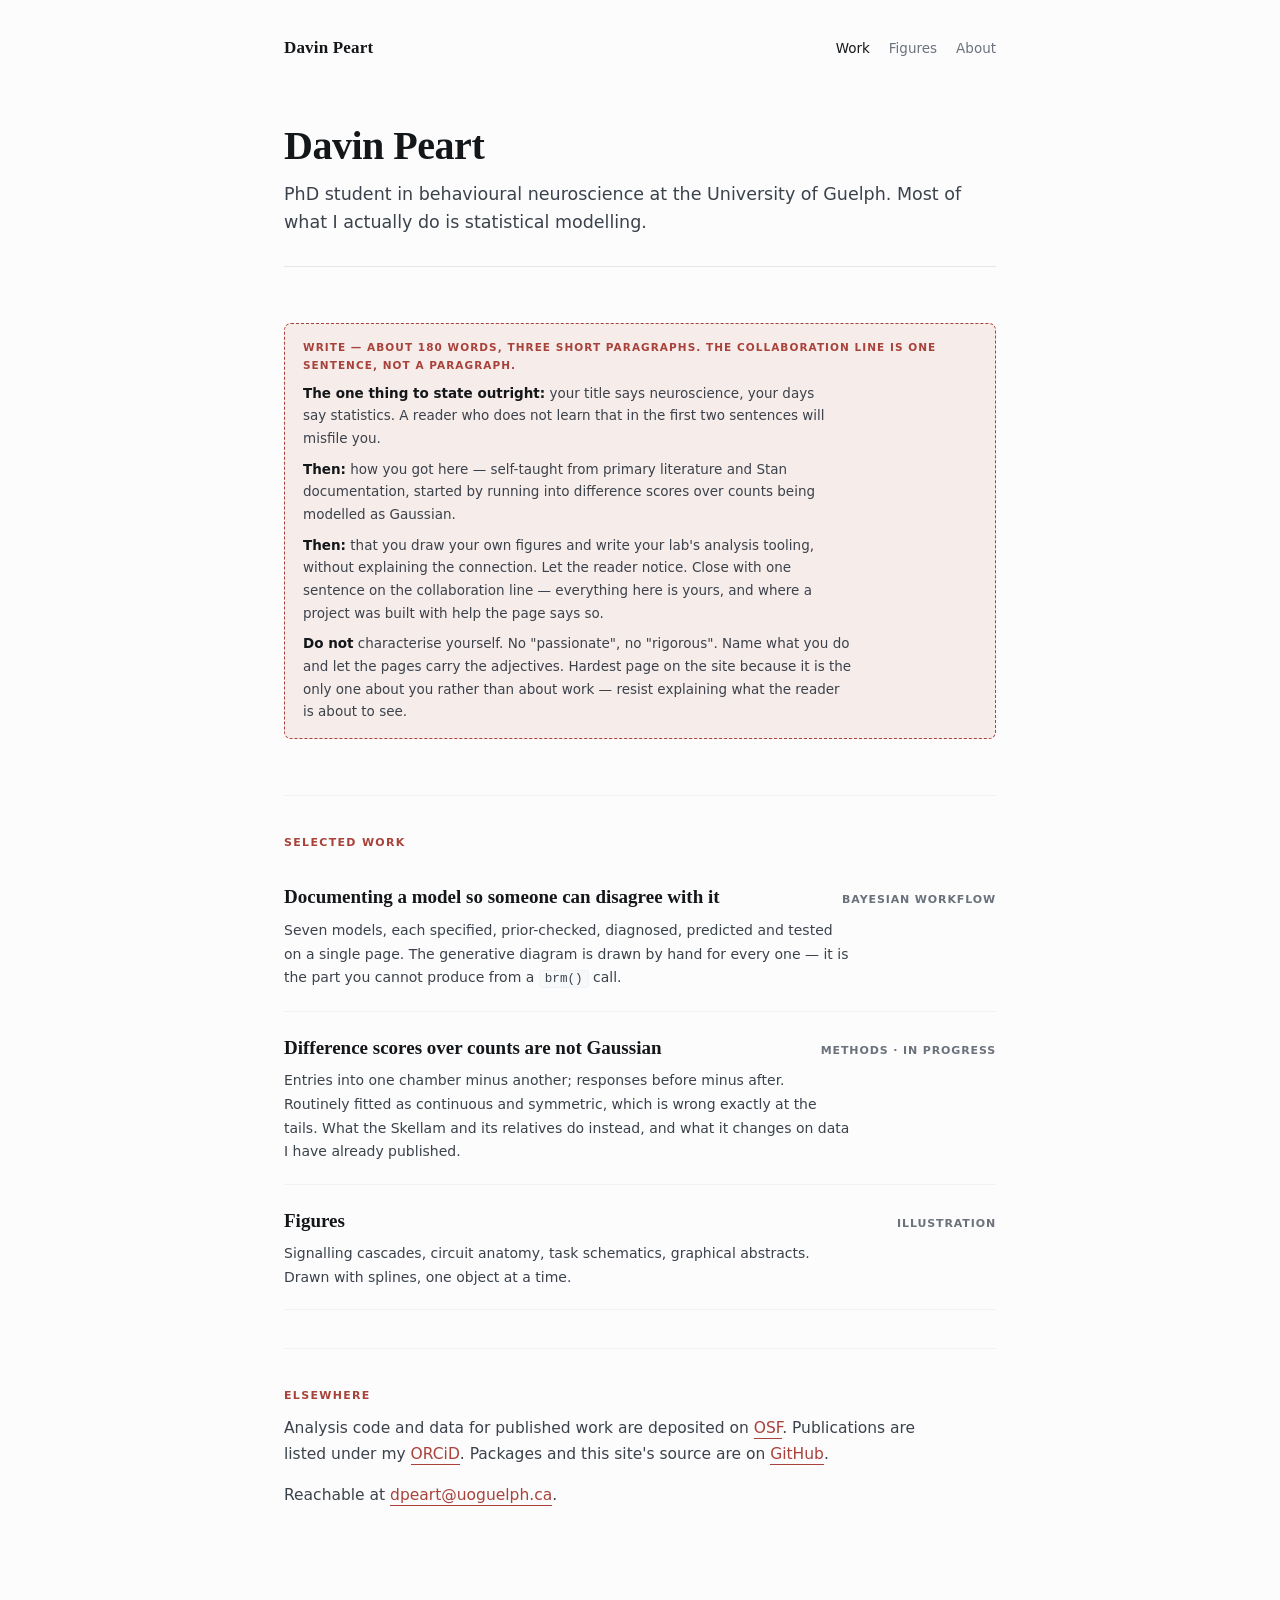
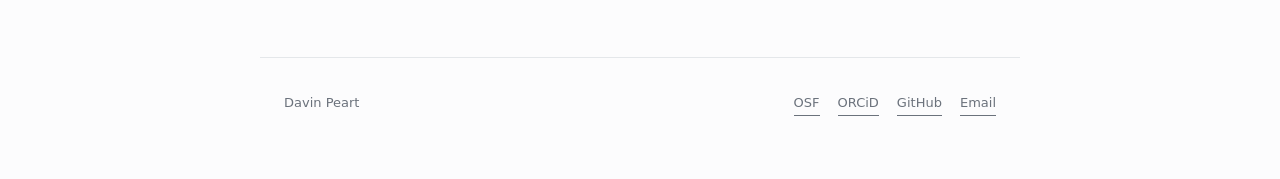
==== index.html @ 6c424f9f "Lighten writing briefs across all pages" ====
<!doctype html>
<html lang="en">
<head>
<meta charset="utf-8">
<meta name="viewport" content="width=device-width, initial-scale=1">
<title>Davin Peart</title>
<meta name="description" content="Statistical modelling in behavioural neuroscience — Bayesian multivariate non-linear mixed models, count-difference distributions, and scientific illustration.">
<link rel="icon" href="assets/favicon.svg" type="image/svg+xml">
<link rel="stylesheet" href="assets/style.css">
<meta property="og:type" content="website">
<meta property="og:site_name" content="Davin Peart">
<meta property="og:title" content="Davin Peart">
<meta property="og:description" content="Statistical modelling in behavioural neuroscience — Bayesian multivariate non-linear mixed models, count-difference distributions, and scientific illustration.">
<meta property="og:url" content="https://davinpeart.github.io/">
<meta name="twitter:card" content="summary_large_image">
</head>
<body>
<a class="skip" href="#main">Skip to content</a>

<div class="masthead">
  <a class="name" href="./">Davin Peart</a>
  <nav>
    <a href="./" aria-current="page">Work</a>
    <a href="figures.html">Figures</a>
    <a href="about.html">About</a>
  </nav>
</div>

<main class="doc" id="main">

  <header class="page">
    <h1>Davin Peart</h1>
    <p class="lede">PhD student in behavioural neuroscience at the University of Guelph. Most of what I actually do is statistical modelling.</p>
  </header>

  <section>
    <div class="todo">
      <span class="lbl">Write &mdash; about 180 words, three short paragraphs. The collaboration line is one sentence, not a paragraph.</span>
      <p><em>The one thing to state outright:</em> your title says neuroscience, your days say statistics. A reader who does not learn that in the first two sentences will misfile you.</p>
      <p><em>Then:</em> how you got here — self-taught from primary literature and Stan documentation, started by running into difference scores over counts being modelled as Gaussian.</p>
      <p><em>Then:</em> that you draw your own figures and write your lab's analysis tooling, without explaining the connection. Let the reader notice. Close with one sentence on the collaboration line — everything here is yours, and where a project was built with help the page says so.</p>
      <p><em>Do not</em> characterise yourself. No "passionate", no "rigorous". Name what you do and let the pages carry the adjectives. Hardest page on the site because it is the only one about you rather than about work — resist explaining what the reader is about to see.</p>
    </div>
  </section>

  <section>
    <p class="eyebrow">Selected work</p>

    <ul class="entries">
      <li>
        <span class="t"><a href="model-documentation.html">Documenting a model so someone can disagree with it</a></span>
        <span class="k">Bayesian workflow</span>
        <p class="d">Seven models, each specified, prior-checked, diagnosed, predicted and tested on a single page. The generative diagram is drawn by hand for every one — it is the part you cannot produce from a <code>brm()</code> call.</p>
      </li>
      <li>
        <span class="t"><a href="count-differences.html">Difference scores over counts are not Gaussian</a></span>
        <span class="k">Methods · in progress</span>
        <p class="d">Entries into one chamber minus another; responses before minus after. Routinely fitted as continuous and symmetric, which is wrong exactly at the tails. What the Skellam and its relatives do instead, and what it changes on data I have already published.</p>
      </li>
      <li>
        <span class="t"><a href="figures.html">Figures</a></span>
        <span class="k">Illustration</span>
        <p class="d">Signalling cascades, circuit anatomy, task schematics, graphical abstracts. Drawn with splines, one object at a time.</p>
      </li>
    </ul>
  </section>

  <section>
    <p class="eyebrow">Elsewhere</p>
    <p>Analysis code and data for published work are deposited on <a href="https://osf.io/2td5x/">OSF</a>. Publications are listed under my <a href="https://orcid.org/0000-0002-8737-8967">ORCiD</a>. Packages and this site's source are on <a href="https://github.com/davinpeart">GitHub</a>.</p>
    <p>Reachable at <a href="mailto:dpeart@uoguelph.ca">dpeart@uoguelph.ca</a>.</p>
  </section>

</main>

<footer>
  <span>Davin Peart</span>
  <span class="links">
    <a href="https://osf.io/2td5x/">OSF</a>
    <a href="https://orcid.org/0000-0002-8737-8967">ORCiD</a>
    <a href="https://github.com/davinpeart">GitHub</a>
    <a href="mailto:dpeart@uoguelph.ca">Email</a>
  </span>
</footer>

</body>
</html>
---- assets/style.css ----
/* ==========================================================================
   Davin Peart — portfolio
   Token set: two cool lightness families for data, one warm mark for chrome.
   Cool is data. Warm is interface. Neither crosses into the other.
   ========================================================================== */

:root{
  /* chrome — site only, never inside a plot */
  --ground:#FCFCFD;
  --surface:#FFFFFF;
  --ink:#14171A;
  --ink-2:#3B424B;
  --muted:#6B727C;
  --line:#E4E7EA;
  --line-soft:#F0F2F4;
  --mark:#A8423A;
  --mark-soft:#F6ECEA;
  --code-bg:#F7F8F9;
  --plate:#FFFFFF;

  /* data — reference only; figures ship with these baked in */
  --slate-1:#EEF2F5; --slate-2:#C6D4DE; --slate-3:#94AEC0;
  --slate-4:#5E86A0; --slate-5:#345C77; --slate-6:#1E3A4C;
  --teal-5:#2E7068;
  --brick-5:#A8423A;

  /* type */
  --serif:"Iowan Old Style","Palatino Linotype",Palatino,"Book Antiqua",Georgia,serif;
  --sans:system-ui,-apple-system,"Segoe UI",Helvetica,Arial,sans-serif;
  --mono:ui-monospace,"SF Mono",SFMono-Regular,Menlo,Consolas,monospace;

  /* measure */
  --measure:66ch;
  --doc:760px;
  --plate-w:1080px;
}

@media (prefers-color-scheme: dark){
  :root:not([data-theme="light"]){
    --ground:#0F1114; --surface:#16191D;
    --ink:#E7EAEE; --ink-2:#B2B9C2; --muted:#858C96;
    --line:#252930; --line-soft:#1D2126;
    --mark:#E08A78; --mark-soft:#241A18;
    --code-bg:#12151A;
    --plate:#FFFFFF;              /* figures keep a white mount in both themes */
  }
}
:root[data-theme="dark"]{
  --ground:#0F1114; --surface:#16191D;
  --ink:#E7EAEE; --ink-2:#B2B9C2; --muted:#858C96;
  --line:#252930; --line-soft:#1D2126;
  --mark:#E08A78; --mark-soft:#241A18;
  --code-bg:#12151A;
  --plate:#FFFFFF;
}

*,*::before,*::after{box-sizing:border-box}

html{-webkit-text-size-adjust:100%}

body{
  margin:0;
  background:var(--ground);
  color:var(--ink);
  font-family:var(--sans);
  font-size:15.5px;
  line-height:1.68;
  -webkit-font-smoothing:antialiased;
  text-rendering:optimizeLegibility;
}

/* --------------------------------------------------------- layout registers */

/* document register — vignette. reading measure, code-forward. */
.doc{max-width:var(--doc);margin:0 auto;padding:0 24px 96px}

/* plate register — gallery. figures large, space around them. */
.plates{max-width:var(--plate-w);margin:0 auto;padding:0 24px 96px}

/* ------------------------------------------------------------------ masthead */

.masthead{
  max-width:var(--doc);margin:0 auto;padding:34px 24px 0;
  display:flex;align-items:baseline;justify-content:space-between;gap:20px;flex-wrap:wrap;
}
.plates .masthead,.masthead.wide{max-width:var(--plate-w)}
.masthead .name{
  font-family:var(--serif);font-size:17px;font-weight:600;color:var(--ink);
  text-decoration:none;border:0;letter-spacing:.01em;
}
.masthead nav{display:flex;gap:19px;font-size:13.5px}
.masthead nav a{color:var(--muted);border:0;text-decoration:none}
.masthead nav a:hover,.masthead nav a[aria-current="page"]{color:var(--ink)}

/* -------------------------------------------------------------------- header */

header.page{padding:60px 0 30px;border-bottom:1px solid var(--line)}
h1{
  font-family:var(--serif);font-size:40px;line-height:1.12;margin:0 0 12px;
  font-weight:600;letter-spacing:-.012em;text-wrap:balance;
}
.lede{font-size:17.5px;line-height:1.6;color:var(--ink-2);margin:0;max-width:62ch;text-wrap:pretty}

/* --------------------------------------------------------------- typography */

h2{
  font-family:var(--serif);font-size:25px;margin:0 0 12px;font-weight:600;
  letter-spacing:-.005em;text-wrap:balance;
}
h3{font-size:14px;margin:26px 0 8px;font-weight:600;letter-spacing:.02em;color:var(--ink)}

p{max-width:var(--measure);margin:0 0 15px;color:var(--ink-2);text-wrap:pretty}
p strong{color:var(--ink);font-weight:600}
ul,ol{max-width:var(--measure);color:var(--ink-2);padding-left:20px;margin:0 0 15px}
li{margin-bottom:9px}
li::marker{color:var(--muted)}

section{padding:38px 0;border-bottom:1px solid var(--line-soft)}
section:last-of-type{border-bottom:0}

.eyebrow{
  font-size:11px;letter-spacing:.12em;text-transform:uppercase;color:var(--mark);
  margin:0 0 9px;font-weight:700;
}

a{color:var(--mark);text-decoration:none;border-bottom:1px solid currentColor;padding-bottom:1px}
a:hover{color:var(--ink);border-bottom-color:var(--ink)}
a:focus-visible{outline:2px solid var(--mark);outline-offset:3px;border-radius:2px}

code,.mono{font-family:var(--mono);font-variant-numeric:tabular-nums;font-size:.9em}
p code,li code,td code{
  background:var(--code-bg);padding:1px 5px;border-radius:4px;border:1px solid var(--line-soft);
}
pre{
  background:var(--code-bg);border:1px solid var(--line);border-radius:7px;
  padding:15px 17px;overflow-x:auto;font-size:12.5px;line-height:1.7;
  color:var(--ink-2);margin:15px 0;
}
pre code{background:none;border:0;padding:0}
pre .c{color:var(--muted)}
pre .s{color:var(--mark)}

/* ------------------------------------------------------------------ callout */

.callout{
  border-left:3px solid var(--mark);background:var(--mark-soft);
  padding:14px 18px;border-radius:0 6px 6px 0;margin:20px 0;
}
.callout p{margin:0;max-width:60ch}
.callout p + p{margin-top:10px}

/* ------------------------------------------------------------------ figures */

/* inline figure — sits in the reading column */
figure{margin:22px 0}
figure img,figure svg{display:block;width:100%;height:auto;border-radius:6px}
figure .mount{
  background:var(--plate);border:1px solid var(--line);border-radius:8px;padding:16px;
}
figcaption{font-size:12px;line-height:1.6;color:var(--muted);margin-top:11px;max-width:var(--measure)}
figcaption b{color:var(--ink-2);font-weight:600}

/* plate — gallery register. figure is the event; nothing competes. */
.plate{margin:0 0 64px}
.plate .mount{
  background:var(--plate);border:1px solid var(--line);border-radius:10px;
  padding:28px;overflow-x:auto;
}
.plate img{display:block;width:100%;height:auto}
.plate figcaption{max-width:70ch;margin-top:16px}
.plate h2{margin-bottom:6px}

/* two-up grid for smaller plates */
.plate-grid{display:grid;grid-template-columns:repeat(auto-fit,minmax(320px,1fr));gap:28px}

/* --------------------------------------------------------------------- table */

table{width:100%;border-collapse:collapse;font-size:13px;margin:14px 0;display:block;overflow-x:auto}
thead,tbody,tr{width:100%}
th{
  text-align:left;font-size:10.5px;letter-spacing:.08em;text-transform:uppercase;
  color:var(--muted);font-weight:700;padding:0 14px 7px 0;border-bottom:1px solid var(--line);
  white-space:nowrap;
}
td{padding:8px 14px 8px 0;border-bottom:1px solid var(--line-soft);color:var(--ink-2);vertical-align:top}
td:first-child{color:var(--ink);font-weight:600}

/* ---------------------------------------------------------------- index list */

.entries{list-style:none;padding:0;margin:0;max-width:none}
.entries li{
  padding:20px 0;border-bottom:1px solid var(--line-soft);margin:0;
  display:grid;grid-template-columns:1fr auto;gap:6px 24px;align-items:baseline;
}
.entries .t{font-family:var(--serif);font-size:19px;font-weight:600;color:var(--ink)}
.entries .t a{color:inherit;border:0}
.entries .t a:hover{color:var(--mark)}
.entries .k{
  font-size:11px;letter-spacing:.08em;text-transform:uppercase;color:var(--muted);
  font-weight:600;white-space:nowrap;
}
.entries .d{grid-column:1 / -1;font-size:14px;color:var(--ink-2);margin:0;max-width:64ch}

/* -------------------------------------------------------------------- footer */

footer{
  max-width:var(--doc);margin:0 auto;padding:34px 24px 64px;
  border-top:1px solid var(--line);font-size:13px;color:var(--muted);
  display:flex;gap:20px;flex-wrap:wrap;justify-content:space-between;
}
.plates ~ footer,footer.wide{max-width:var(--plate-w)}
footer a{color:var(--muted)}
footer a:hover{color:var(--ink)}
footer .links{display:flex;gap:18px;flex-wrap:wrap}

/* ------------------------------------------------------------------ a11y/mob */

.skip{position:absolute;left:-9999px}
.skip:focus{left:12px;top:12px;background:var(--surface);color:var(--ink);
  padding:9px 14px;border:1px solid var(--line);border-radius:6px;z-index:10}

@media (prefers-reduced-motion:reduce){
  *{animation-duration:.01ms !important;transition-duration:.01ms !important}
}

@media (max-width:640px){
  h1{font-size:31px}
  .lede{font-size:16.5px}
  .doc,.plates{padding-left:16px;padding-right:16px}
  .masthead{padding-left:16px;padding-right:16px}
  footer{padding-left:16px;padding-right:16px}
  .plate .mount{padding:16px}
  .entries li{grid-template-columns:1fr}
}

/* --------------------------------------------------------------- drafting */
/* .todo blocks mark where copy goes. delete the block once written.        */

.todo{
  border:1px dashed var(--mark);background:var(--mark-soft);border-radius:7px;
  padding:15px 18px;margin:18px 0;
}
.todo .lbl{
  font-size:10.5px;letter-spacing:.1em;text-transform:uppercase;color:var(--mark);
  font-weight:700;display:block;margin-bottom:7px;
}
.todo p{margin:0 0 8px;font-size:13.5px;color:var(--ink-2);max-width:64ch}
.todo p:last-child{margin:0}
.todo em{color:var(--ink);font-style:normal;font-weight:600}

/* ------------------------------------------------------- wide inline figure */
/* For figures too wide for the reading measure. Breaks out of .doc, centred,
   scrolls on narrow viewports rather than shrinking to illegibility.          */

.figure-wide{
  width:min(1240px, calc(100vw - 48px));
  margin-left:50%;
  transform:translateX(-50%);
}
.figure-wide .mount{overflow-x:auto}
.figure-wide img{min-width:720px}
.figure-wide figcaption{max-width:var(--measure);margin-left:auto;margin-right:auto}
@media (max-width:820px){
  .figure-wide{width:calc(100vw - 32px)}
}
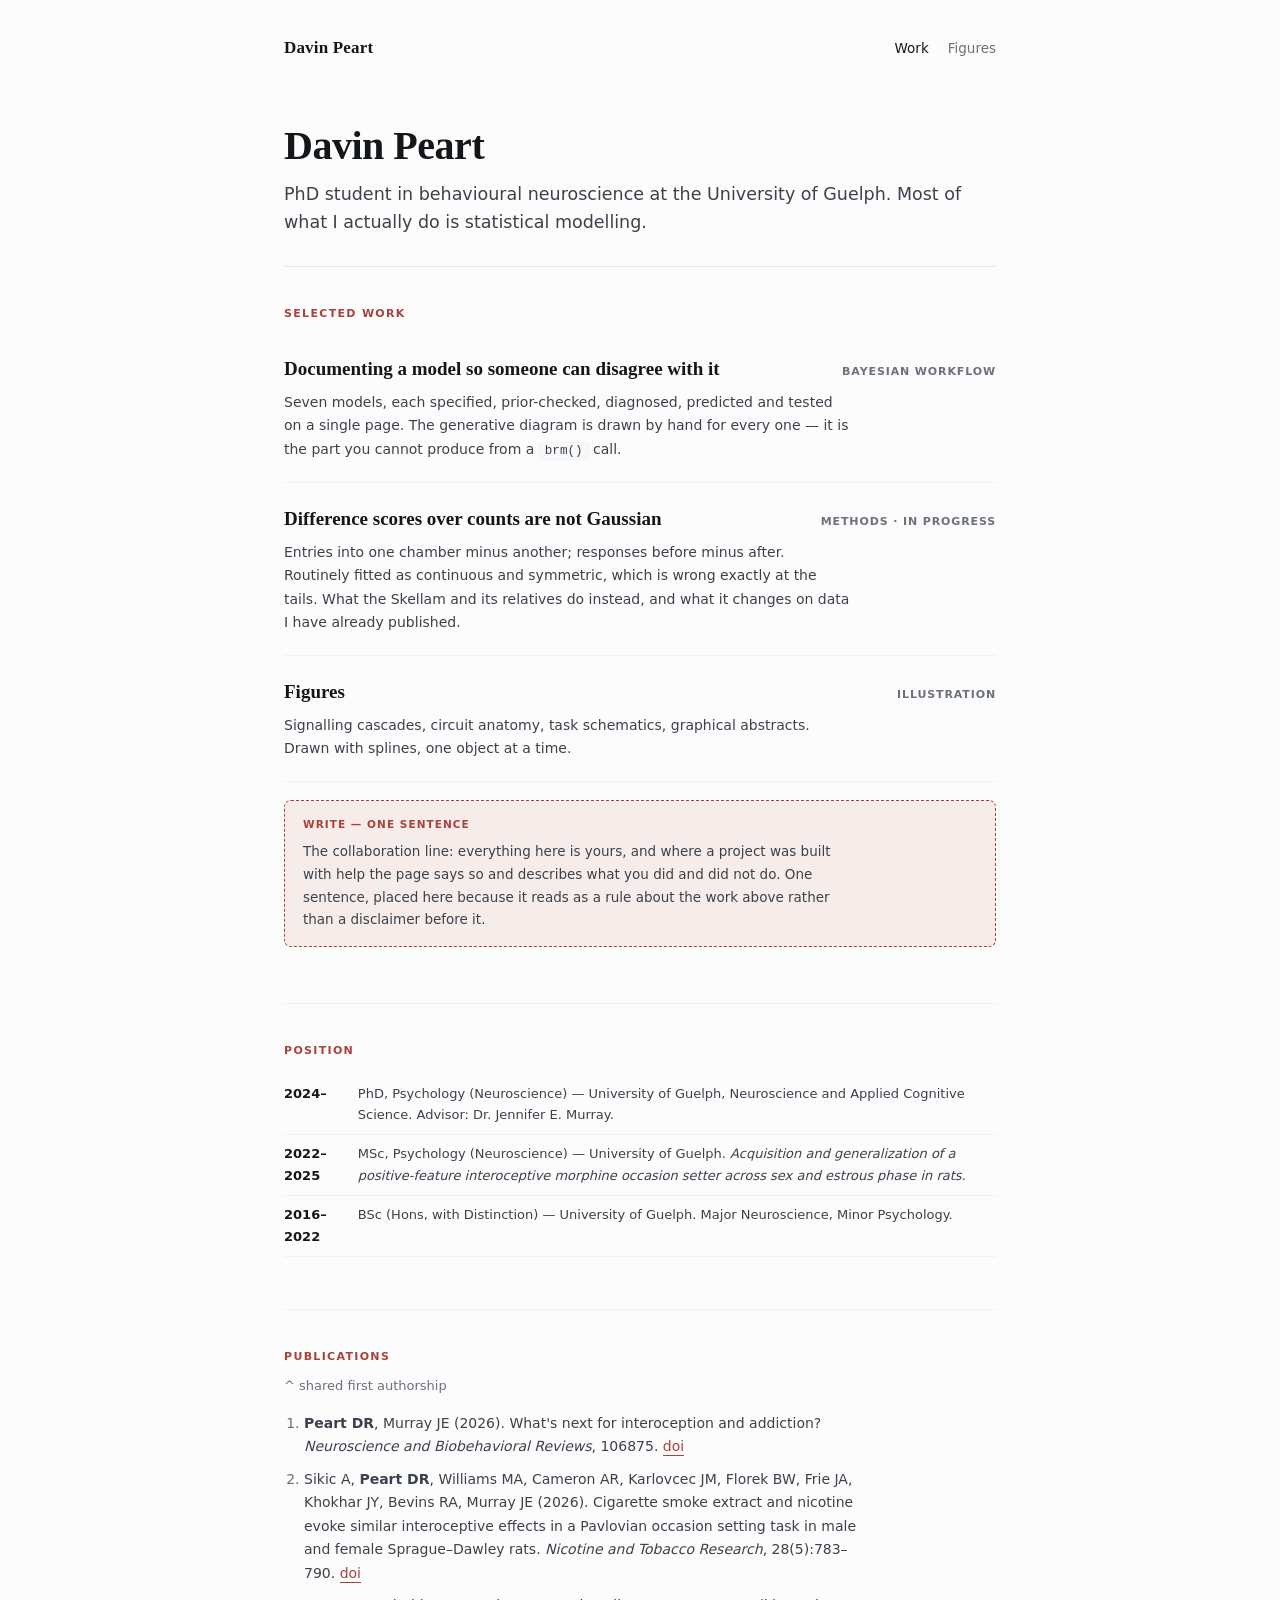
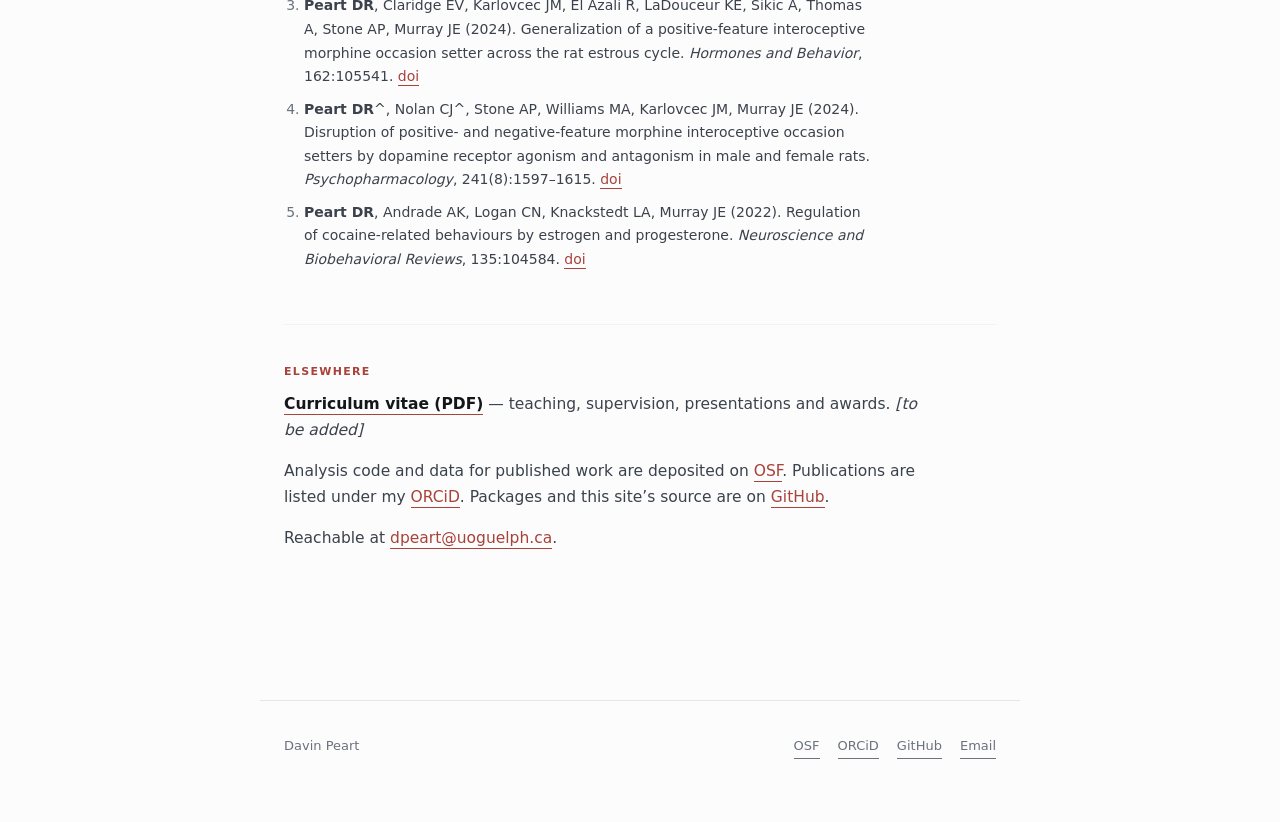
==== commit 602a72f5: "Merge About into index; drop self-description and teaching section" ====
--- a/index.html
+++ b/index.html
@@ -22,7 +22,6 @@
   <nav>
     <a href="./" aria-current="page">Work</a>
     <a href="figures.html">Figures</a>
-    <a href="about.html">About</a>
   </nav>
 </div>
 
@@ -32,16 +31,6 @@
     <h1>Davin Peart</h1>
     <p class="lede">PhD student in behavioural neuroscience at the University of Guelph. Most of what I actually do is statistical modelling.</p>
   </header>
-
-  <section>
-    <div class="todo">
-      <span class="lbl">Write &mdash; about 180 words, three short paragraphs. The collaboration line is one sentence, not a paragraph.</span>
-      <p><em>The one thing to state outright:</em> your title says neuroscience, your days say statistics. A reader who does not learn that in the first two sentences will misfile you.</p>
-      <p><em>Then:</em> how you got here — self-taught from primary literature and Stan documentation, started by running into difference scores over counts being modelled as Gaussian.</p>
-      <p><em>Then:</em> that you draw your own figures and write your lab's analysis tooling, without explaining the connection. Let the reader notice. Close with one sentence on the collaboration line — everything here is yours, and where a project was built with help the page says so.</p>
-      <p><em>Do not</em> characterise yourself. No "passionate", no "rigorous". Name what you do and let the pages carry the adjectives. Hardest page on the site because it is the only one about you rather than about work — resist explaining what the reader is about to see.</p>
-    </div>
-  </section>
 
   <section>
     <p class="eyebrow">Selected work</p>
@@ -63,11 +52,39 @@
         <p class="d">Signalling cascades, circuit anatomy, task schematics, graphical abstracts. Drawn with splines, one object at a time.</p>
       </li>
     </ul>
+
+
+    <div class="todo">
+      <span class="lbl">Write &mdash; one sentence</span>
+      <p>The collaboration line: everything here is yours, and where a project was built with help the page says so and describes what you did and did not do. One sentence, placed here because it reads as a rule about the work above rather than a disclaimer before it.</p>
+    </div>
+  </section>
+
+  <section>
+    <p class="eyebrow">Position</p>
+<table>
+      <tr><td>2024–</td><td>PhD, Psychology (Neuroscience) — University of Guelph, Neuroscience and Applied Cognitive Science. Advisor: Dr. Jennifer E. Murray.</td></tr>
+      <tr><td>2022–2025</td><td>MSc, Psychology (Neuroscience) — University of Guelph. <em>Acquisition and generalization of a positive-feature interoceptive morphine occasion setter across sex and estrous phase in rats.</em></td></tr>
+      <tr><td>2016–2022</td><td>BSc (Hons, with Distinction) — University of Guelph. Major Neuroscience, Minor Psychology.</td></tr>
+    </table>
+  </section>
+
+  <section>
+    <p class="eyebrow">Publications</p>
+    <p style="font-size:13px;color:var(--muted)">^ shared first authorship</p>
+<ol style="font-size:14px">
+      <li><strong>Peart DR</strong>, Murray JE (2026). What's next for interoception and addiction? <em>Neuroscience and Biobehavioral Reviews</em>, 106875. <a href="https://doi.org/10.1016/j.neubiorev.2026.106875">doi</a></li>
+      <li>Sikic A, <strong>Peart DR</strong>, Williams MA, Cameron AR, Karlovcec JM, Florek BW, Frie JA, Khokhar JY, Bevins RA, Murray JE (2026). Cigarette smoke extract and nicotine evoke similar interoceptive effects in a Pavlovian occasion setting task in male and female Sprague–Dawley rats. <em>Nicotine and Tobacco Research</em>, 28(5):783–790. <a href="https://doi.org/10.1093/ntr/ntaf219">doi</a></li>
+      <li><strong>Peart DR</strong>, Claridge EV, Karlovcec JM, El Azali R, LaDouceur KE, Sikic A, Thomas A, Stone AP, Murray JE (2024). Generalization of a positive-feature interoceptive morphine occasion setter across the rat estrous cycle. <em>Hormones and Behavior</em>, 162:105541. <a href="https://doi.org/10.1016/j.yhbeh.2024.105541">doi</a></li>
+      <li><strong>Peart DR</strong>^, Nolan CJ^, Stone AP, Williams MA, Karlovcec JM, Murray JE (2024). Disruption of positive- and negative-feature morphine interoceptive occasion setters by dopamine receptor agonism and antagonism in male and female rats. <em>Psychopharmacology</em>, 241(8):1597–1615. <a href="https://doi.org/10.1007/s00213-024-06584-y">doi</a></li>
+      <li><strong>Peart DR</strong>, Andrade AK, Logan CN, Knackstedt LA, Murray JE (2022). Regulation of cocaine-related behaviours by estrogen and progesterone. <em>Neuroscience and Biobehavioral Reviews</em>, 135:104584. <a href="https://doi.org/10.1016/j.neubiorev.2022.104584">doi</a></li>
+    </ol>
   </section>
 
   <section>
     <p class="eyebrow">Elsewhere</p>
-    <p>Analysis code and data for published work are deposited on <a href="https://osf.io/2td5x/">OSF</a>. Publications are listed under my <a href="https://orcid.org/0000-0002-8737-8967">ORCiD</a>. Packages and this site's source are on <a href="https://github.com/davinpeart">GitHub</a>.</p>
+    <p><a href="assets/Peart_CV.pdf"><strong>Curriculum vitae (PDF)</strong></a> &mdash; teaching, supervision, presentations and awards. <em>[to be added]</em></p>
+    <p>Analysis code and data for published work are deposited on <a href="https://osf.io/2td5x/">OSF</a>. Publications are listed under my <a href="https://orcid.org/0000-0002-8737-8967">ORCiD</a>. Packages and this site&rsquo;s source are on <a href="https://github.com/davinpeart">GitHub</a>.</p>
     <p>Reachable at <a href="mailto:dpeart@uoguelph.ca">dpeart@uoguelph.ca</a>.</p>
   </section>
 
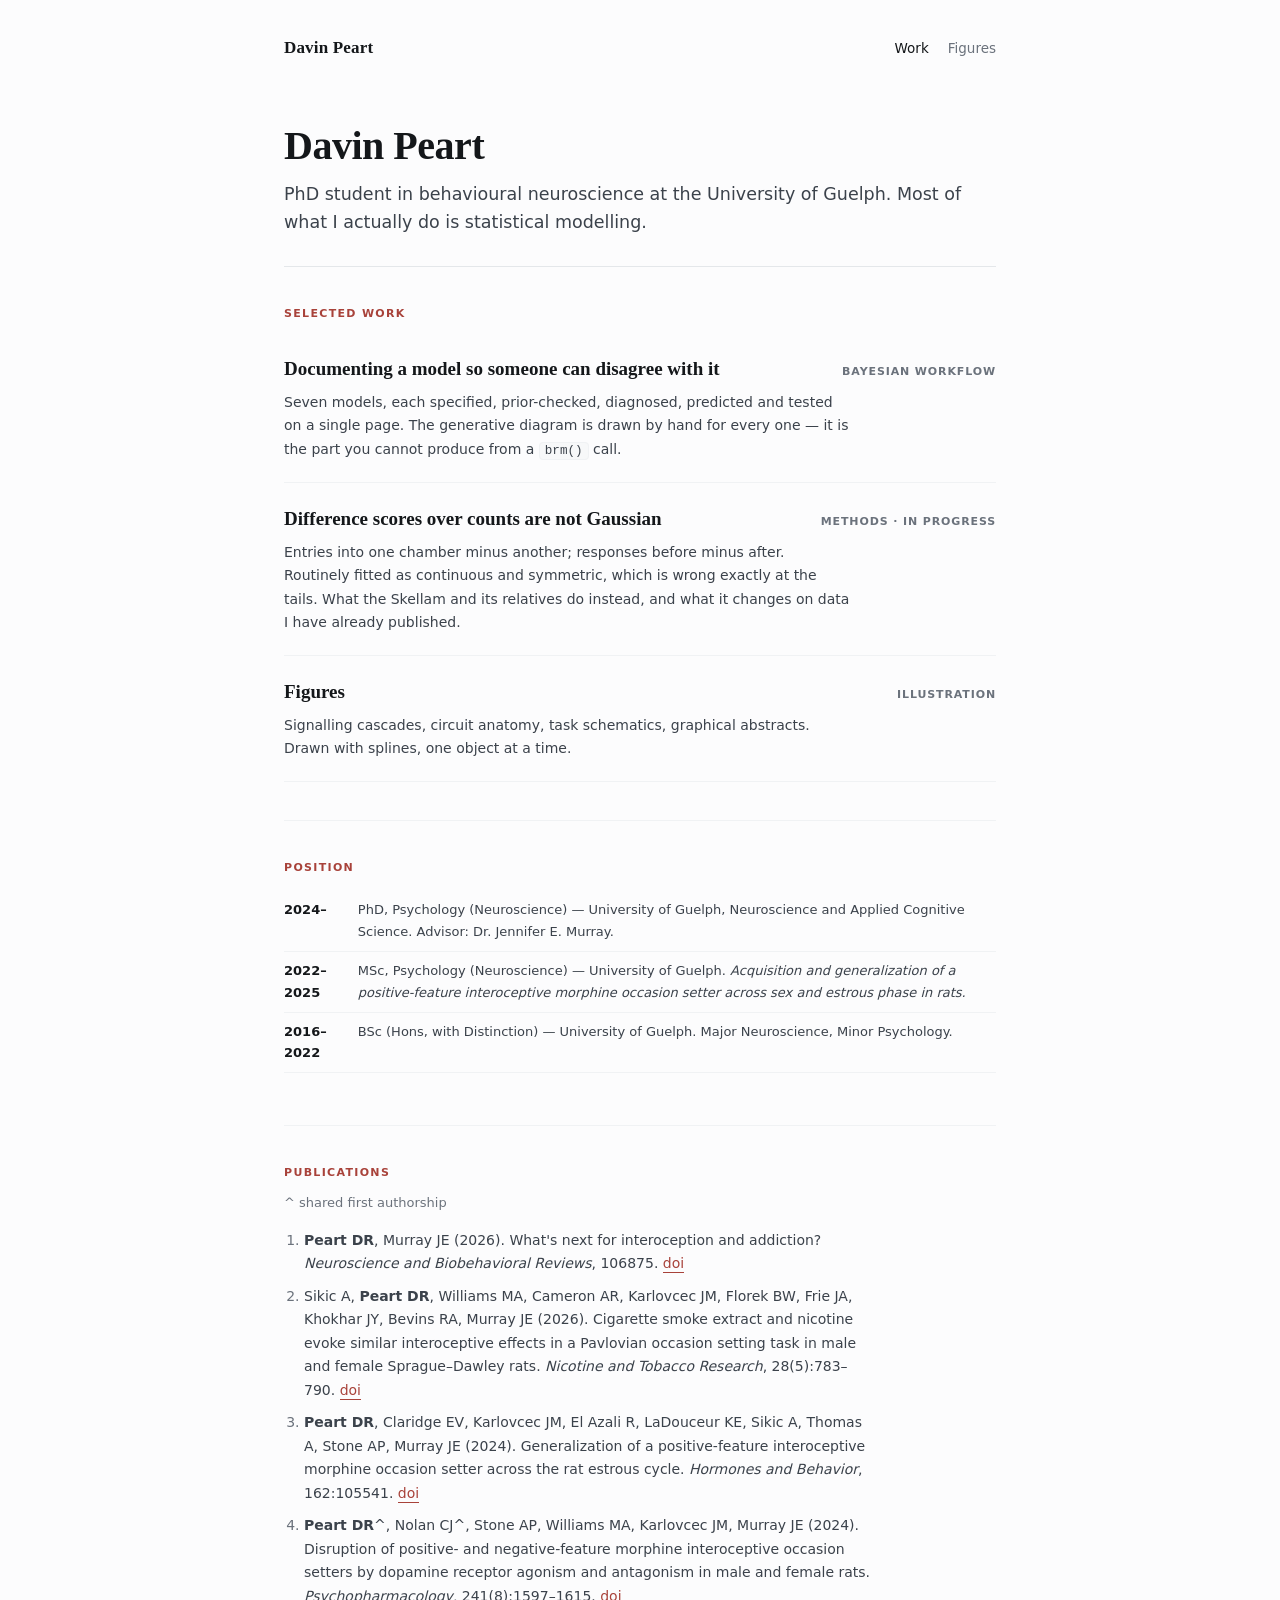
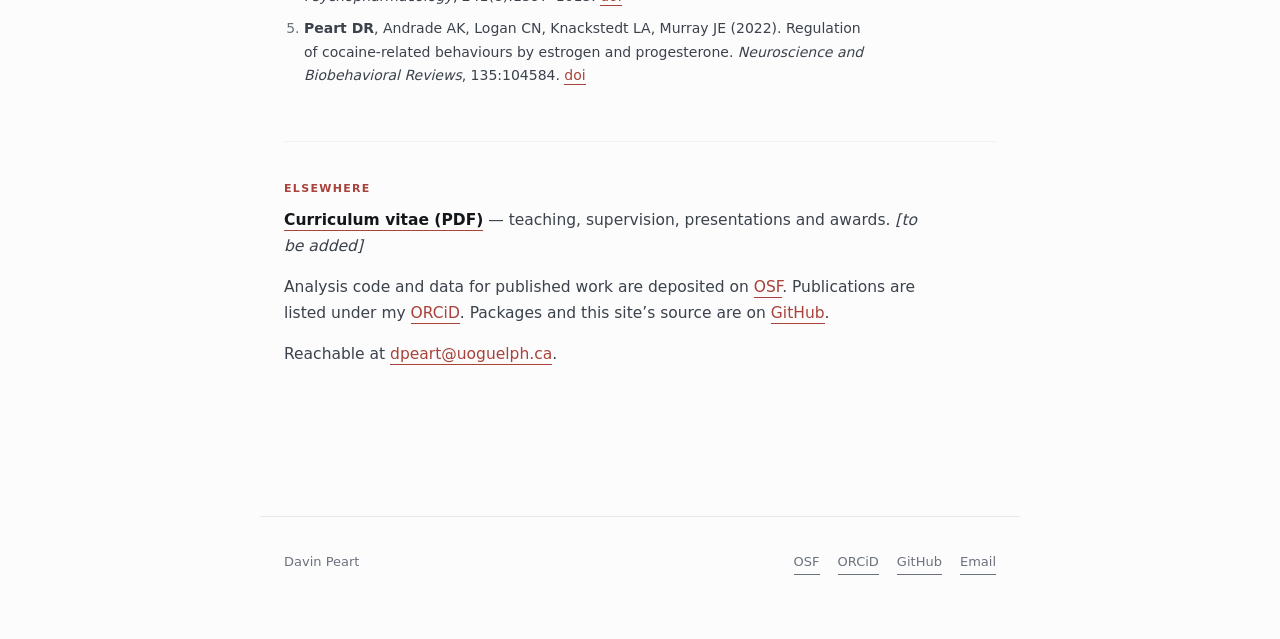
==== commit 1351790b: "Drop justification prose from model-documentation; scripts to GitHub" ====
--- a/index.html
+++ b/index.html
@@ -54,10 +54,6 @@
     </ul>
 
 
-    <div class="todo">
-      <span class="lbl">Write &mdash; one sentence</span>
-      <p>The collaboration line: everything here is yours, and where a project was built with help the page says so and describes what you did and did not do. One sentence, placed here because it reads as a rule about the work above rather than a disclaimer before it.</p>
-    </div>
   </section>
 
   <section>
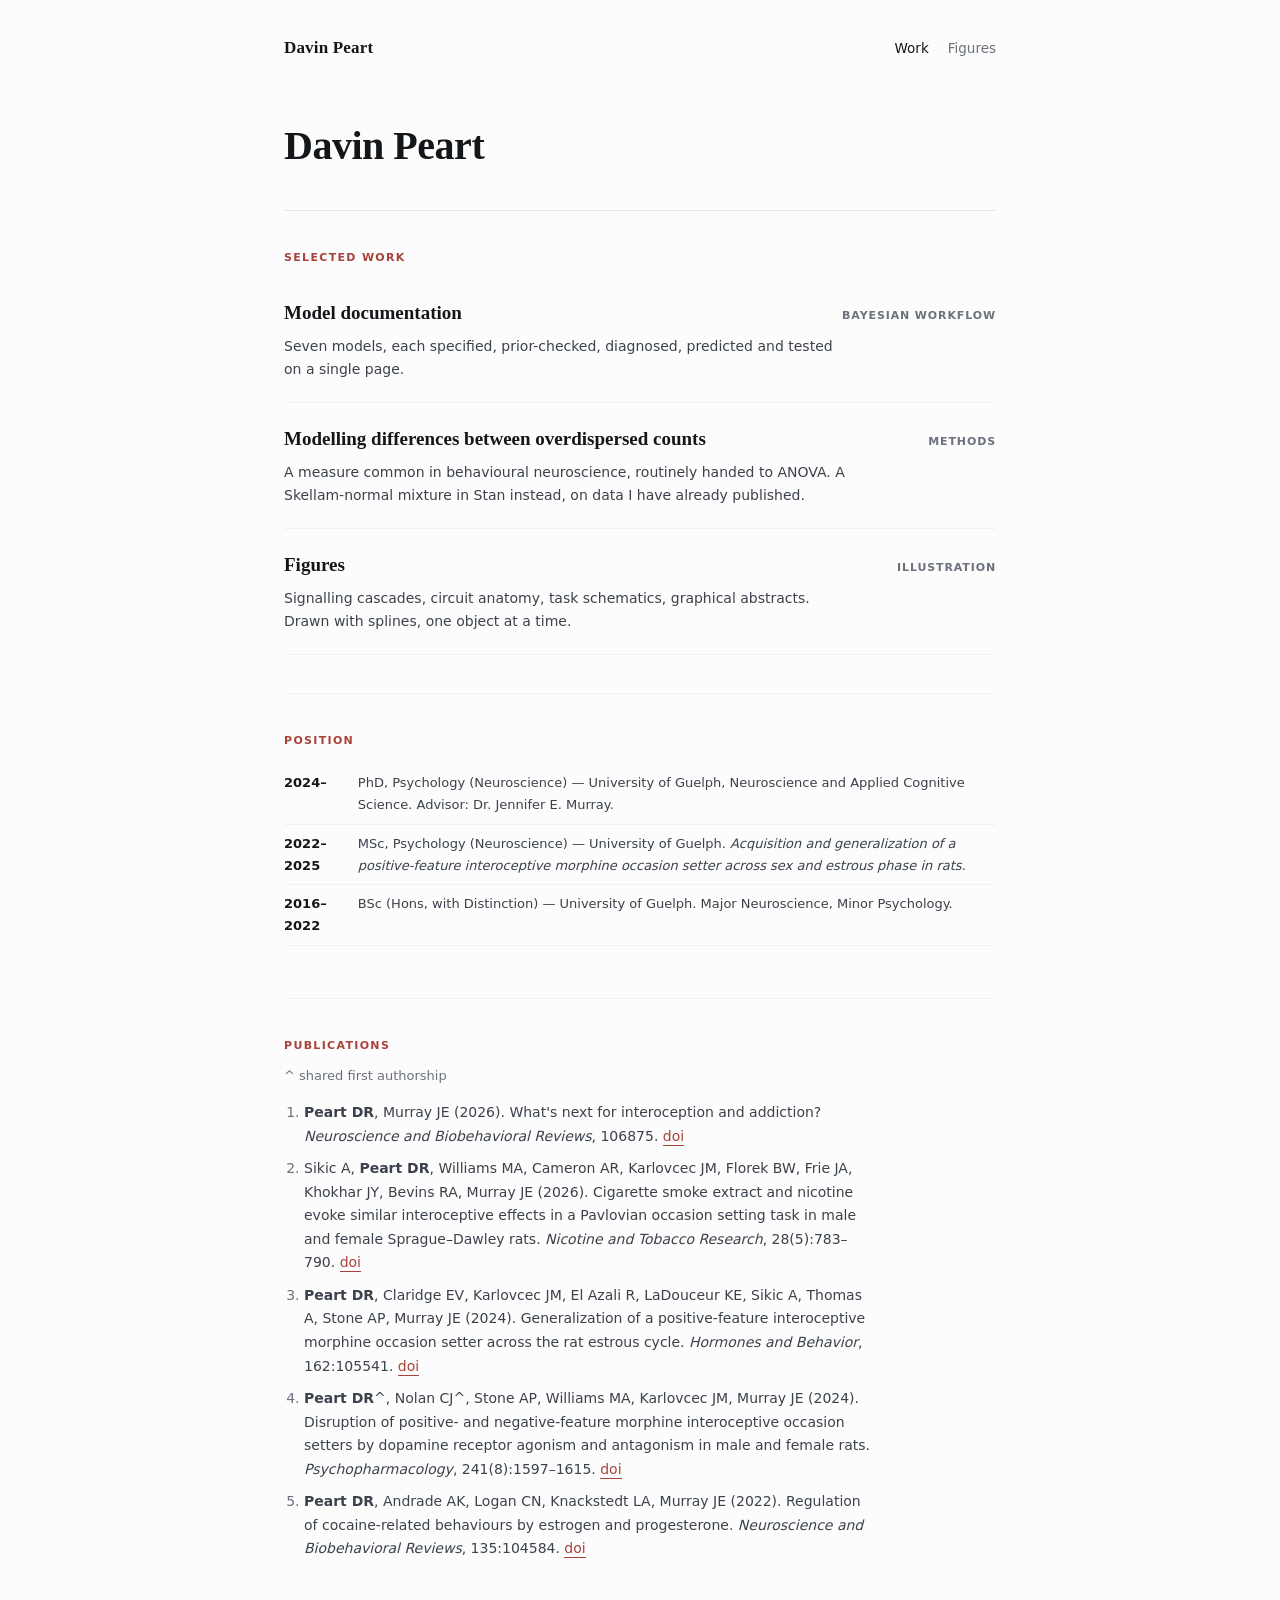
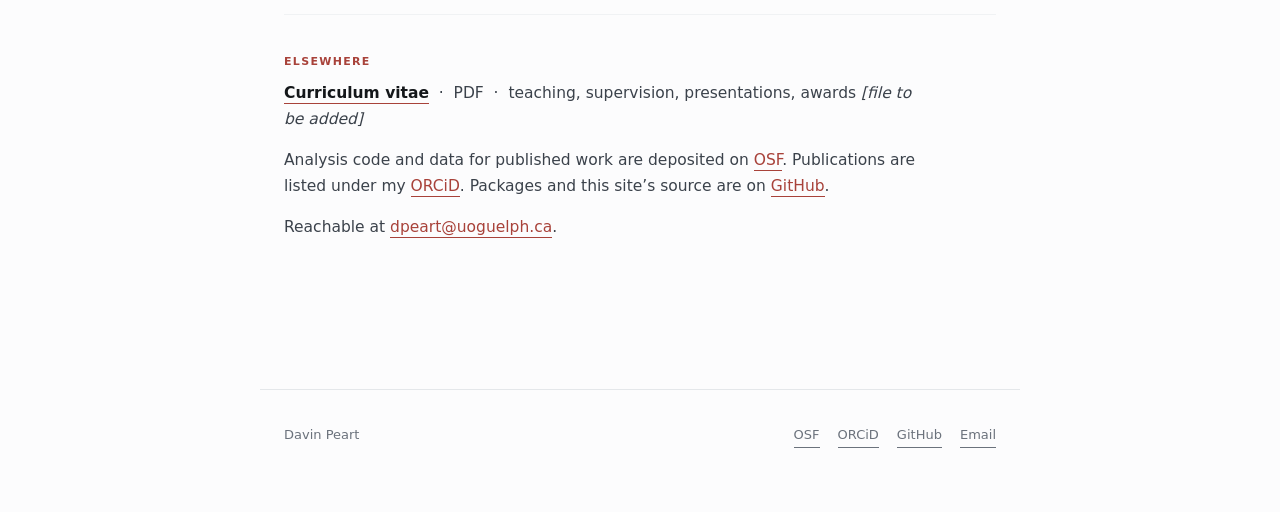
==== commit 3606e264: "Refactor count-differences to the new narrative; retitle entries" ====
--- a/index.html
+++ b/index.html
@@ -29,7 +29,6 @@
 
   <header class="page">
     <h1>Davin Peart</h1>
-    <p class="lede">PhD student in behavioural neuroscience at the University of Guelph. Most of what I actually do is statistical modelling.</p>
   </header>
 
   <section>
@@ -37,14 +36,14 @@
 
     <ul class="entries">
       <li>
-        <span class="t"><a href="model-documentation.html">Documenting a model so someone can disagree with it</a></span>
+        <span class="t"><a href="model-documentation.html">Model documentation</a></span>
         <span class="k">Bayesian workflow</span>
-        <p class="d">Seven models, each specified, prior-checked, diagnosed, predicted and tested on a single page. The generative diagram is drawn by hand for every one — it is the part you cannot produce from a <code>brm()</code> call.</p>
+        <p class="d">Seven models, each specified, prior-checked, diagnosed, predicted and tested on a single page.</p>
       </li>
       <li>
-        <span class="t"><a href="count-differences.html">Difference scores over counts are not Gaussian</a></span>
-        <span class="k">Methods · in progress</span>
-        <p class="d">Entries into one chamber minus another; responses before minus after. Routinely fitted as continuous and symmetric, which is wrong exactly at the tails. What the Skellam and its relatives do instead, and what it changes on data I have already published.</p>
+        <span class="t"><a href="count-differences.html">Modelling differences between overdispersed counts</a></span>
+        <span class="k">Methods</span>
+        <p class="d">A measure common in behavioural neuroscience, routinely handed to ANOVA. A Skellam-normal mixture in Stan instead, on data I have already published.</p>
       </li>
       <li>
         <span class="t"><a href="figures.html">Figures</a></span>
@@ -79,7 +78,7 @@
 
   <section>
     <p class="eyebrow">Elsewhere</p>
-    <p><a href="assets/Peart_CV.pdf"><strong>Curriculum vitae (PDF)</strong></a> &mdash; teaching, supervision, presentations and awards. <em>[to be added]</em></p>
+    <p><a href="assets/Peart_CV.pdf"><strong>Curriculum vitae</strong></a> &nbsp;·&nbsp; PDF &nbsp;·&nbsp; teaching, supervision, presentations, awards <em>[file to be added]</em></p>
     <p>Analysis code and data for published work are deposited on <a href="https://osf.io/2td5x/">OSF</a>. Publications are listed under my <a href="https://orcid.org/0000-0002-8737-8967">ORCiD</a>. Packages and this site&rsquo;s source are on <a href="https://github.com/davinpeart">GitHub</a>.</p>
     <p>Reachable at <a href="mailto:dpeart@uoguelph.ca">dpeart@uoguelph.ca</a>.</p>
   </section>
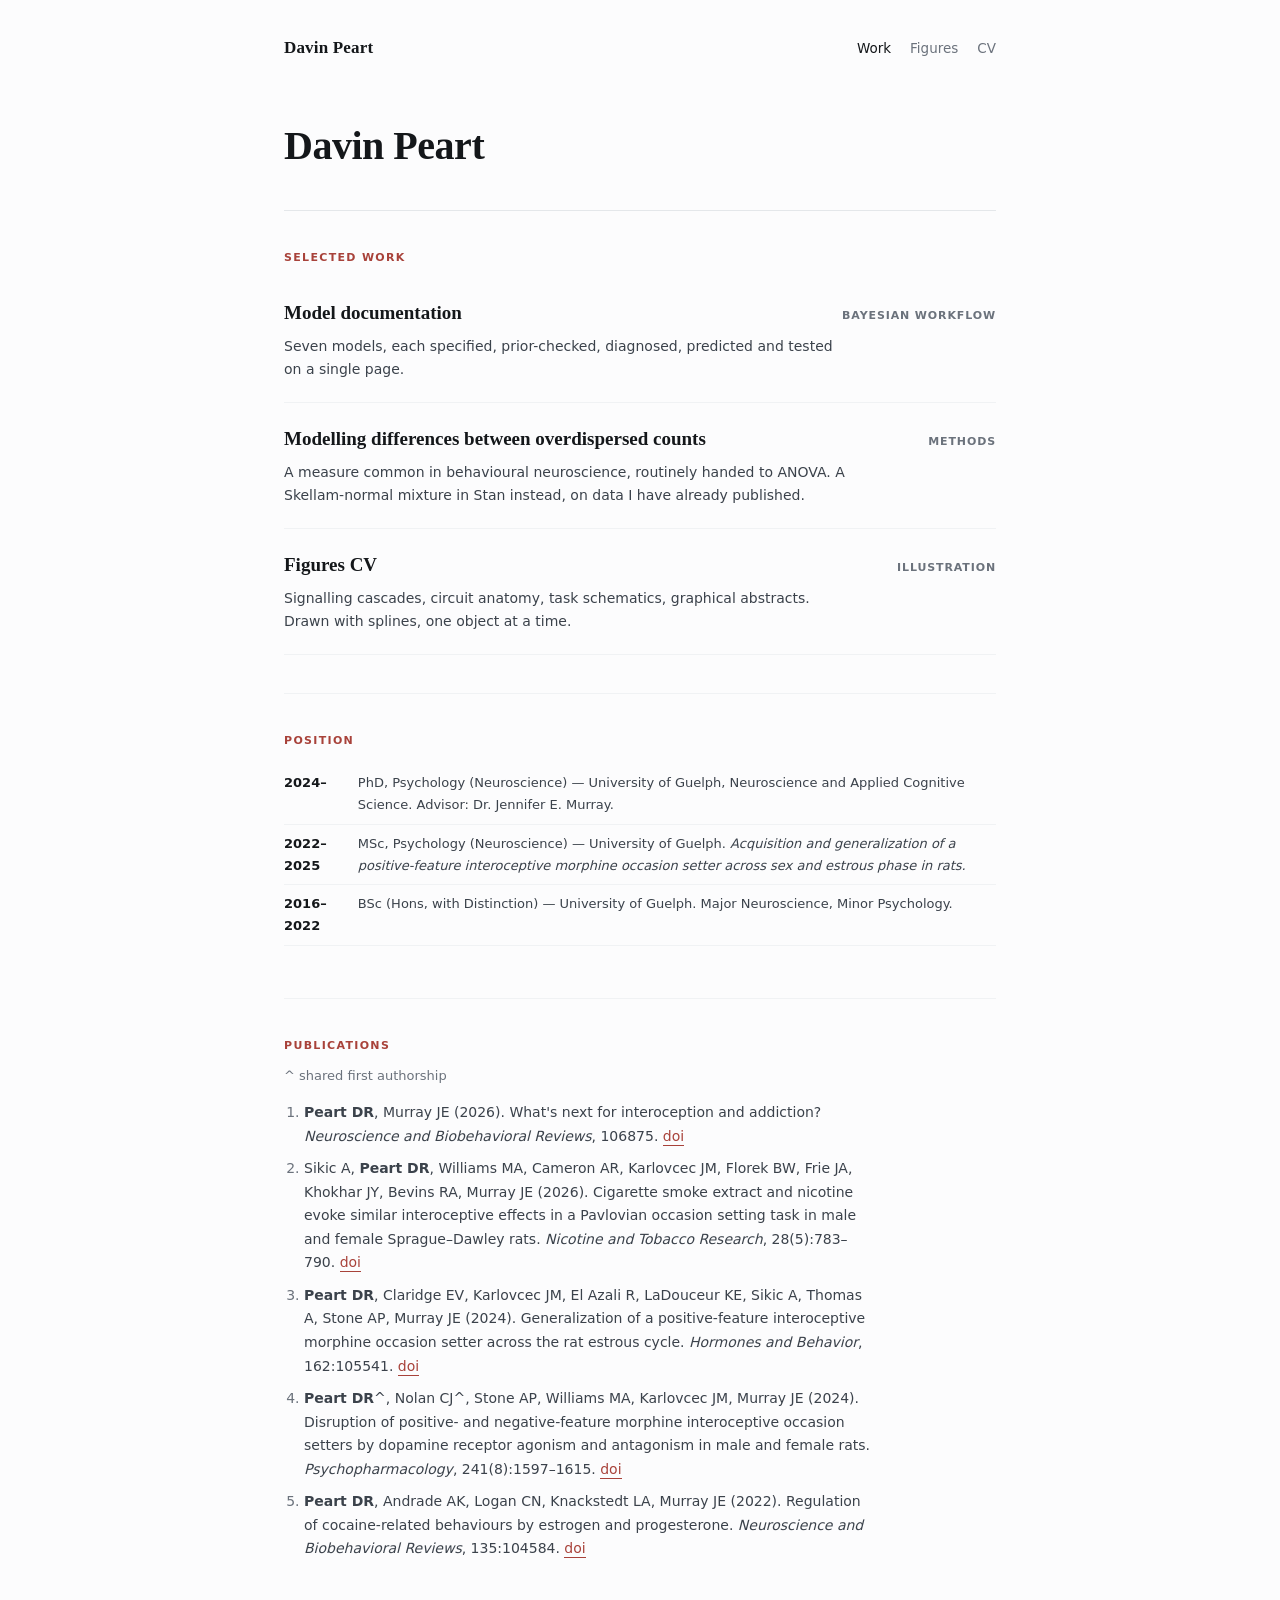
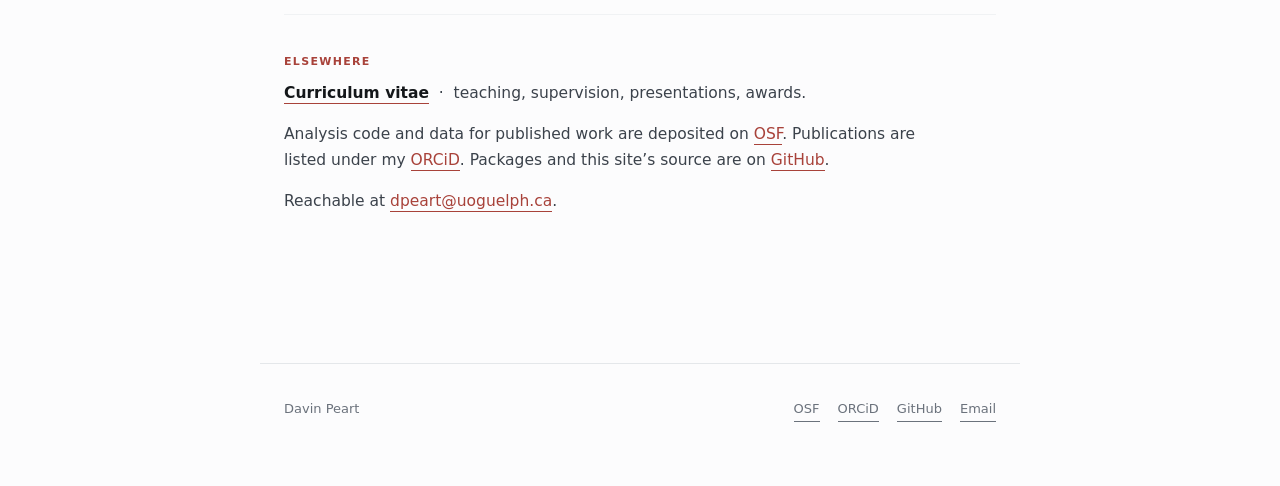
==== commit c98e717a: "Add CV page; resolve publication link" ====
--- a/index.html
+++ b/index.html
@@ -22,6 +22,7 @@
   <nav>
     <a href="./" aria-current="page">Work</a>
     <a href="figures.html">Figures</a>
+    <a href="cv.html">CV</a>
   </nav>
 </div>
 
@@ -46,7 +47,8 @@
         <p class="d">A measure common in behavioural neuroscience, routinely handed to ANOVA. A Skellam-normal mixture in Stan instead, on data I have already published.</p>
       </li>
       <li>
-        <span class="t"><a href="figures.html">Figures</a></span>
+        <span class="t"><a href="figures.html">Figures</a>
+    <a href="cv.html">CV</a></span>
         <span class="k">Illustration</span>
         <p class="d">Signalling cascades, circuit anatomy, task schematics, graphical abstracts. Drawn with splines, one object at a time.</p>
       </li>
@@ -78,7 +80,7 @@
 
   <section>
     <p class="eyebrow">Elsewhere</p>
-    <p><a href="assets/Peart_CV.pdf"><strong>Curriculum vitae</strong></a> &nbsp;·&nbsp; PDF &nbsp;·&nbsp; teaching, supervision, presentations, awards <em>[file to be added]</em></p>
+    <p><a href="cv.html"><strong>Curriculum vitae</strong></a> &nbsp;·&nbsp; teaching, supervision, presentations, awards.</p>
     <p>Analysis code and data for published work are deposited on <a href="https://osf.io/2td5x/">OSF</a>. Publications are listed under my <a href="https://orcid.org/0000-0002-8737-8967">ORCiD</a>. Packages and this site&rsquo;s source are on <a href="https://github.com/davinpeart">GitHub</a>.</p>
     <p>Reachable at <a href="mailto:dpeart@uoguelph.ca">dpeart@uoguelph.ca</a>.</p>
   </section>
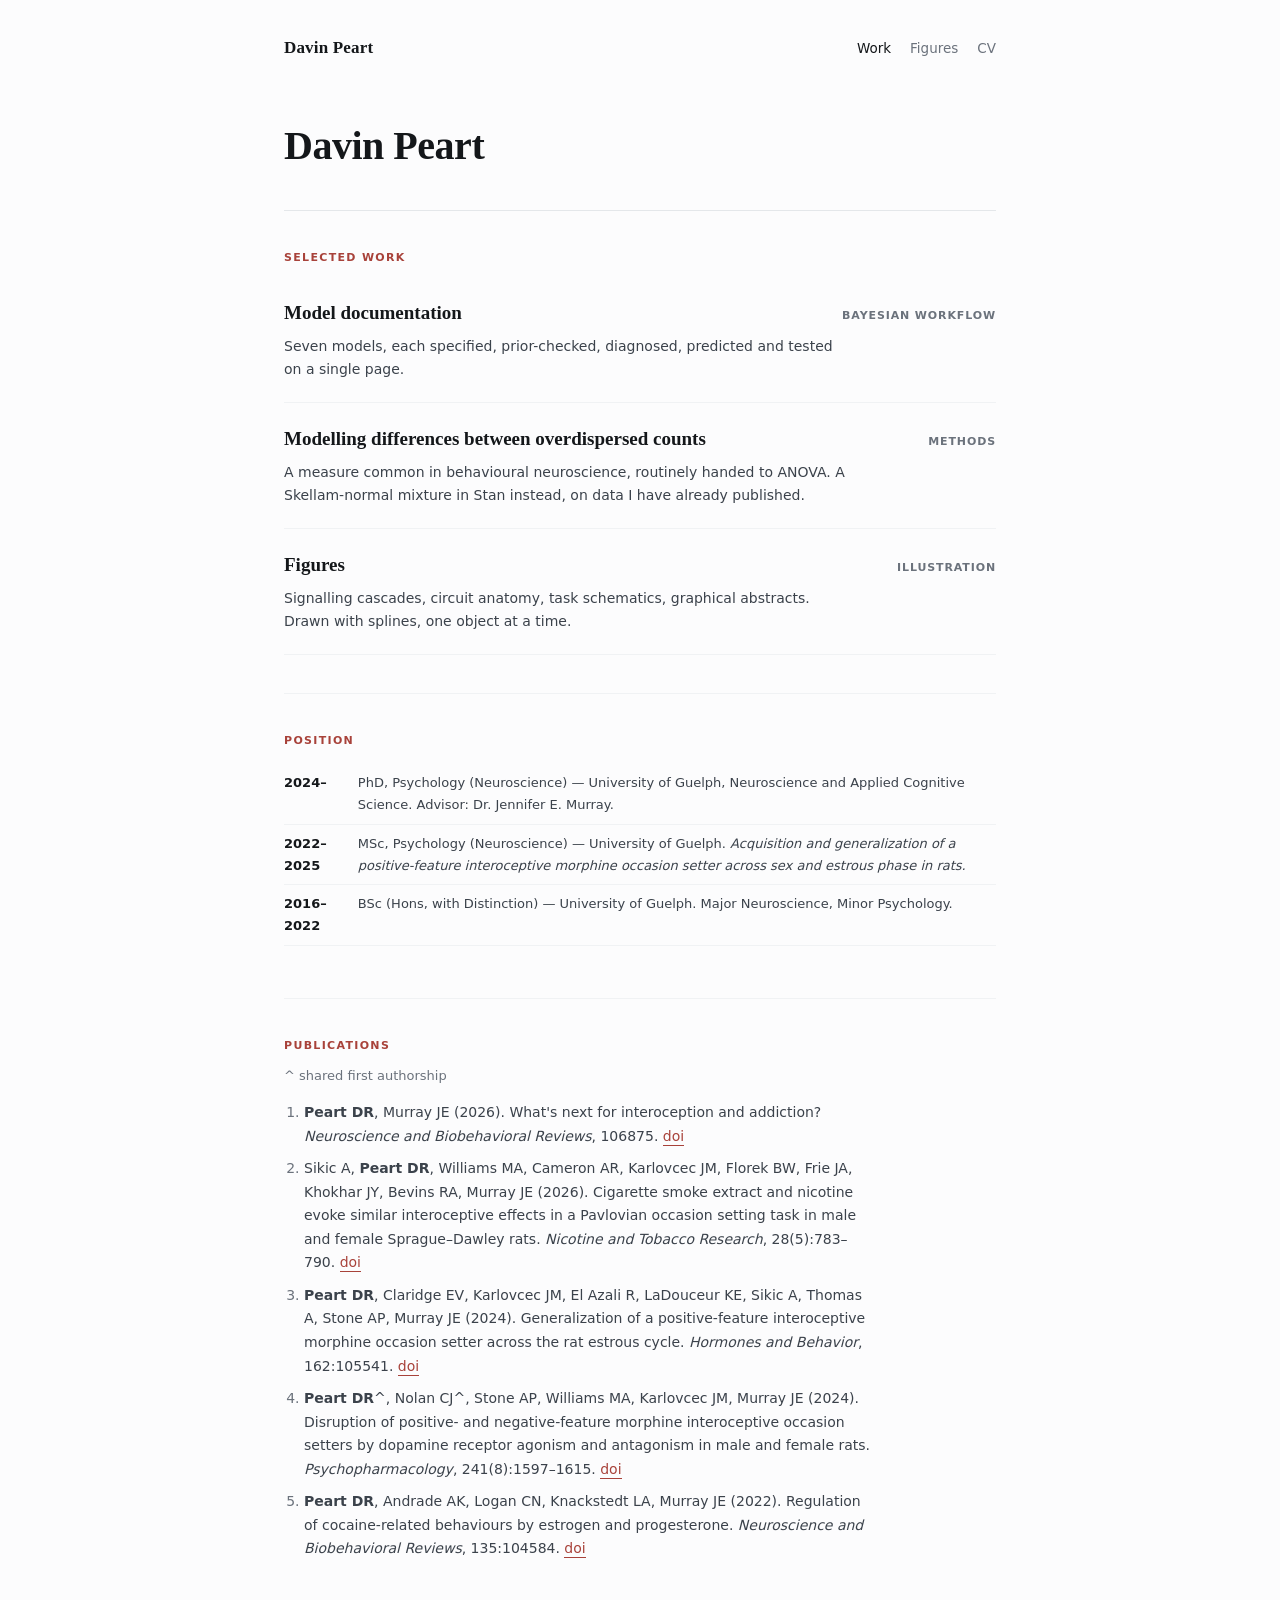
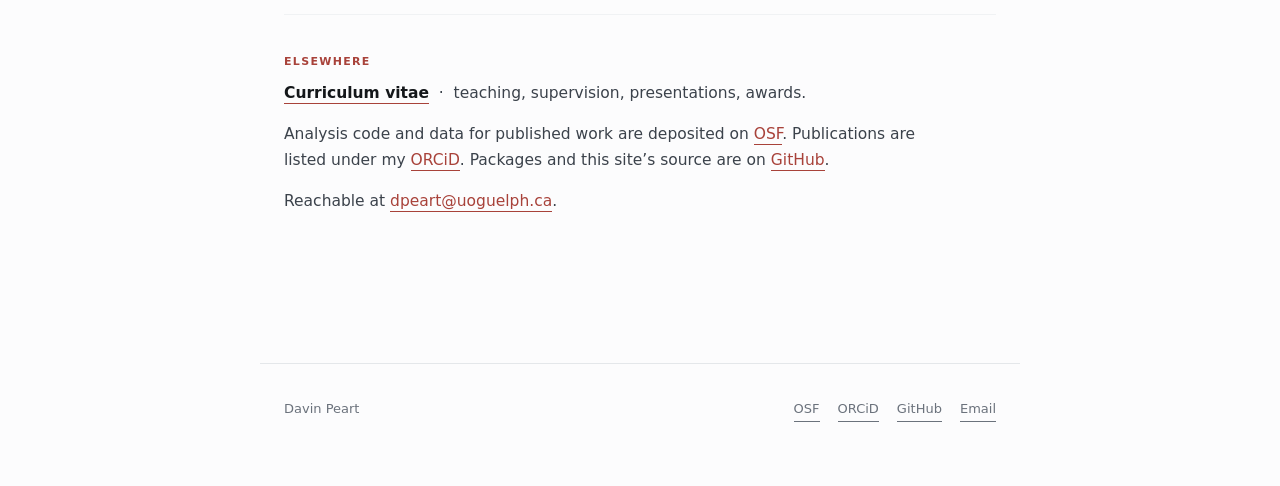
==== commit 2378b57e: "Fix audit findings: untrack draft notes, style grid mounts, remove stray link and scaffolding lede, " ====
--- a/index.html
+++ b/index.html
@@ -12,6 +12,7 @@
 <meta property="og:title" content="Davin Peart">
 <meta property="og:description" content="Statistical modelling in behavioural neuroscience — Bayesian multivariate non-linear mixed models, count-difference distributions, and scientific illustration.">
 <meta property="og:url" content="https://davinpeart.github.io/">
+<meta property="og:image" content="https://davinpeart.github.io/assets/card.png">
 <meta name="twitter:card" content="summary_large_image">
 </head>
 <body>
@@ -47,8 +48,7 @@
         <p class="d">A measure common in behavioural neuroscience, routinely handed to ANOVA. A Skellam-normal mixture in Stan instead, on data I have already published.</p>
       </li>
       <li>
-        <span class="t"><a href="figures.html">Figures</a>
-    <a href="cv.html">CV</a></span>
+        <span class="t"><a href="figures.html">Figures</a></span>
         <span class="k">Illustration</span>
         <p class="d">Signalling cascades, circuit anatomy, task schematics, graphical abstracts. Drawn with splines, one object at a time.</p>
       </li>
--- a/assets/style.css
+++ b/assets/style.css
@@ -263,3 +263,10 @@
 @media (max-width:820px){
   .figure-wide{width:calc(100vw - 32px)}
 }
+
+/* bare mounts inside a plate-grid (figure sets with no individual caption) */
+.plate-grid > .mount{
+  background:var(--plate);border:1px solid var(--line);border-radius:10px;
+  padding:20px;overflow-x:auto;
+}
+.plate-grid > .mount img{display:block;width:100%;height:auto}
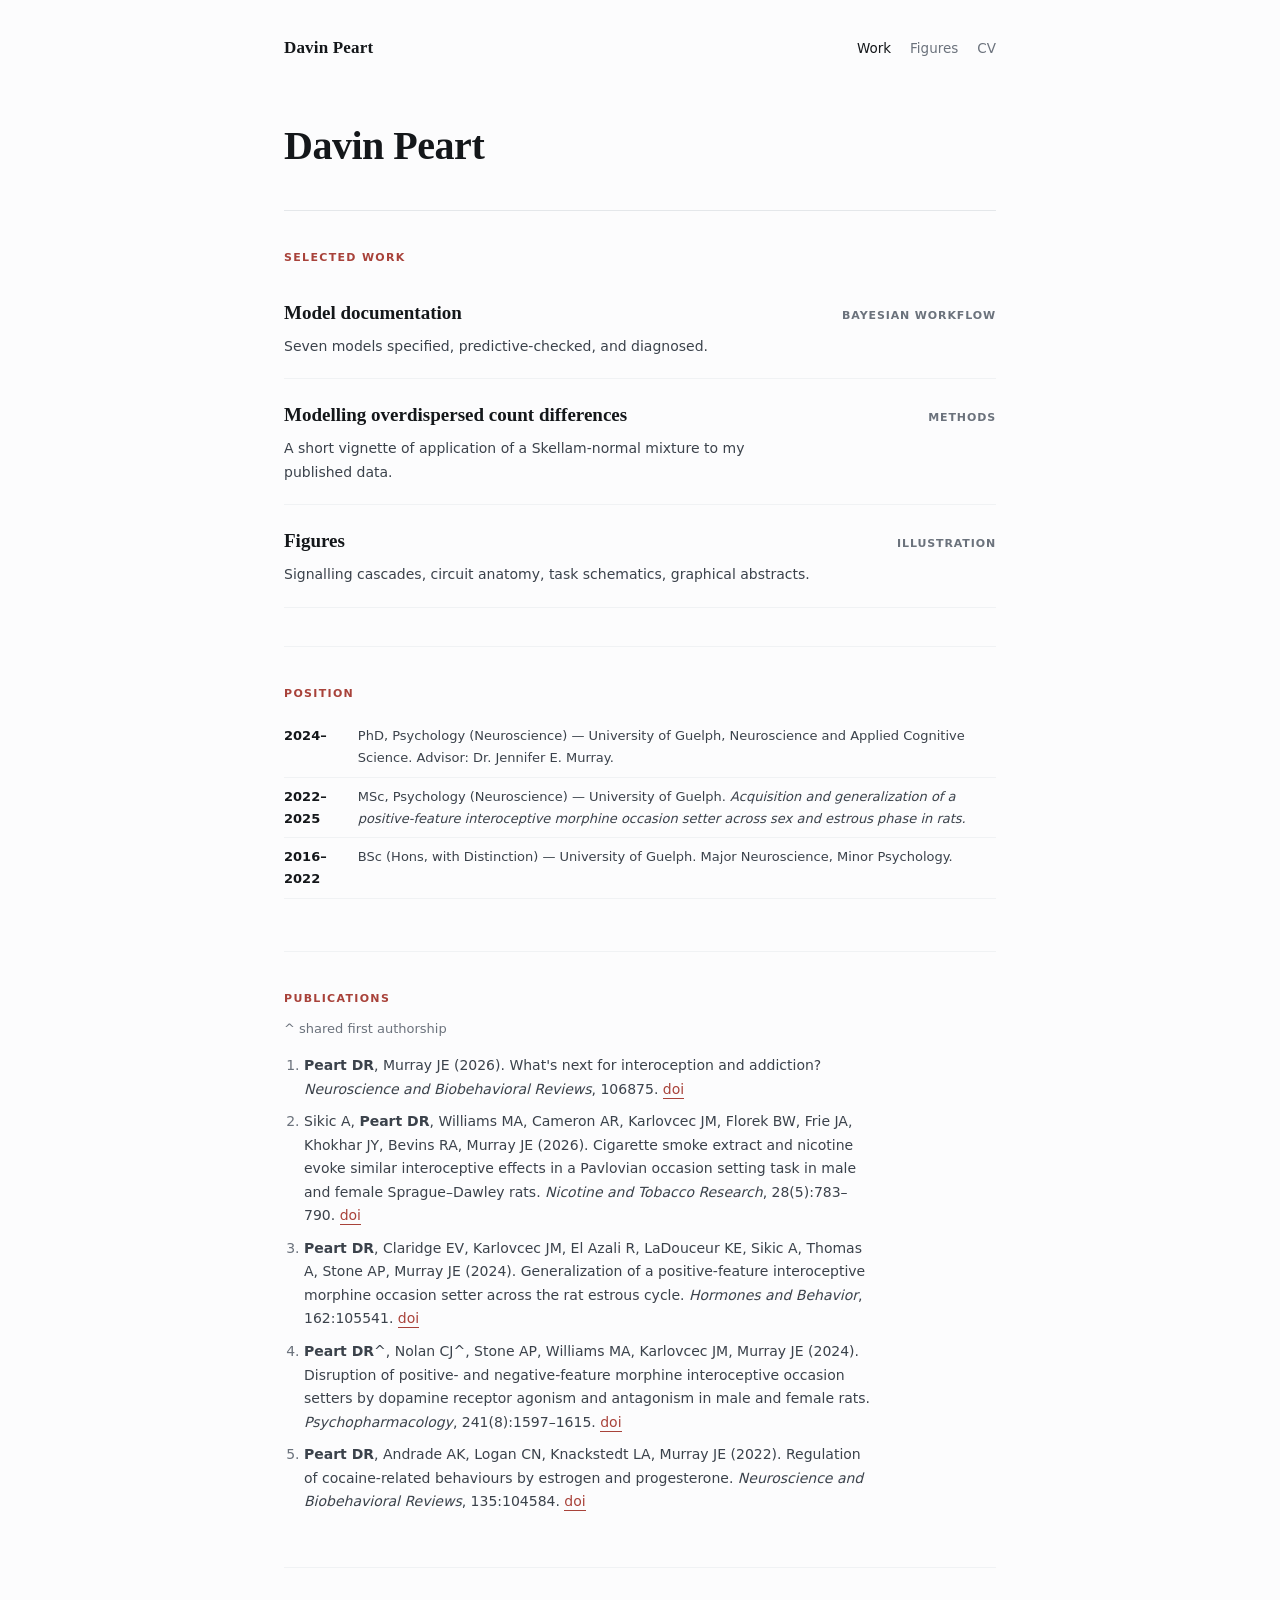
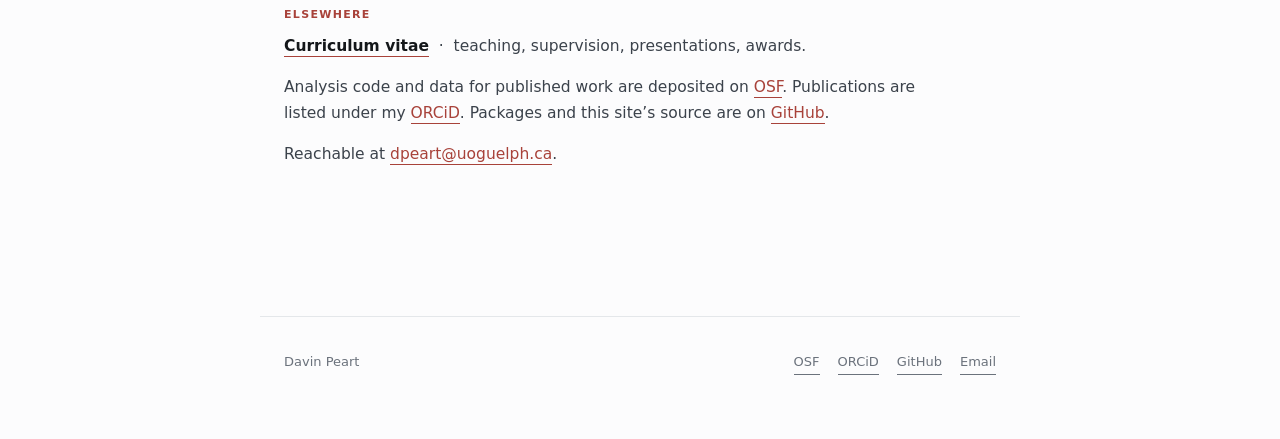
==== commit 82c7c9fa: "Retitle the count-differences entry and tighten the selected-work copy" ====
--- a/index.html
+++ b/index.html
@@ -40,17 +40,17 @@
       <li>
         <span class="t"><a href="model-documentation.html">Model documentation</a></span>
         <span class="k">Bayesian workflow</span>
-        <p class="d">Seven models, each specified, prior-checked, diagnosed, predicted and tested on a single page.</p>
+        <p class="d">Seven models specified, predictive-checked, and diagnosed.</p>
       </li>
       <li>
-        <span class="t"><a href="count-differences.html">Modelling differences between overdispersed counts</a></span>
+        <span class="t"><a href="count-differences.html">Modelling overdispersed count differences</a></span>
         <span class="k">Methods</span>
-        <p class="d">A measure common in behavioural neuroscience, routinely handed to ANOVA. A Skellam-normal mixture in Stan instead, on data I have already published.</p>
+        <p class="d">A short vignette of application of a Skellam-normal mixture to my published data.</p>
       </li>
       <li>
         <span class="t"><a href="figures.html">Figures</a></span>
         <span class="k">Illustration</span>
-        <p class="d">Signalling cascades, circuit anatomy, task schematics, graphical abstracts. Drawn with splines, one object at a time.</p>
+        <p class="d">Signalling cascades, circuit anatomy, task schematics, graphical abstracts.</p>
       </li>
     </ul>
 
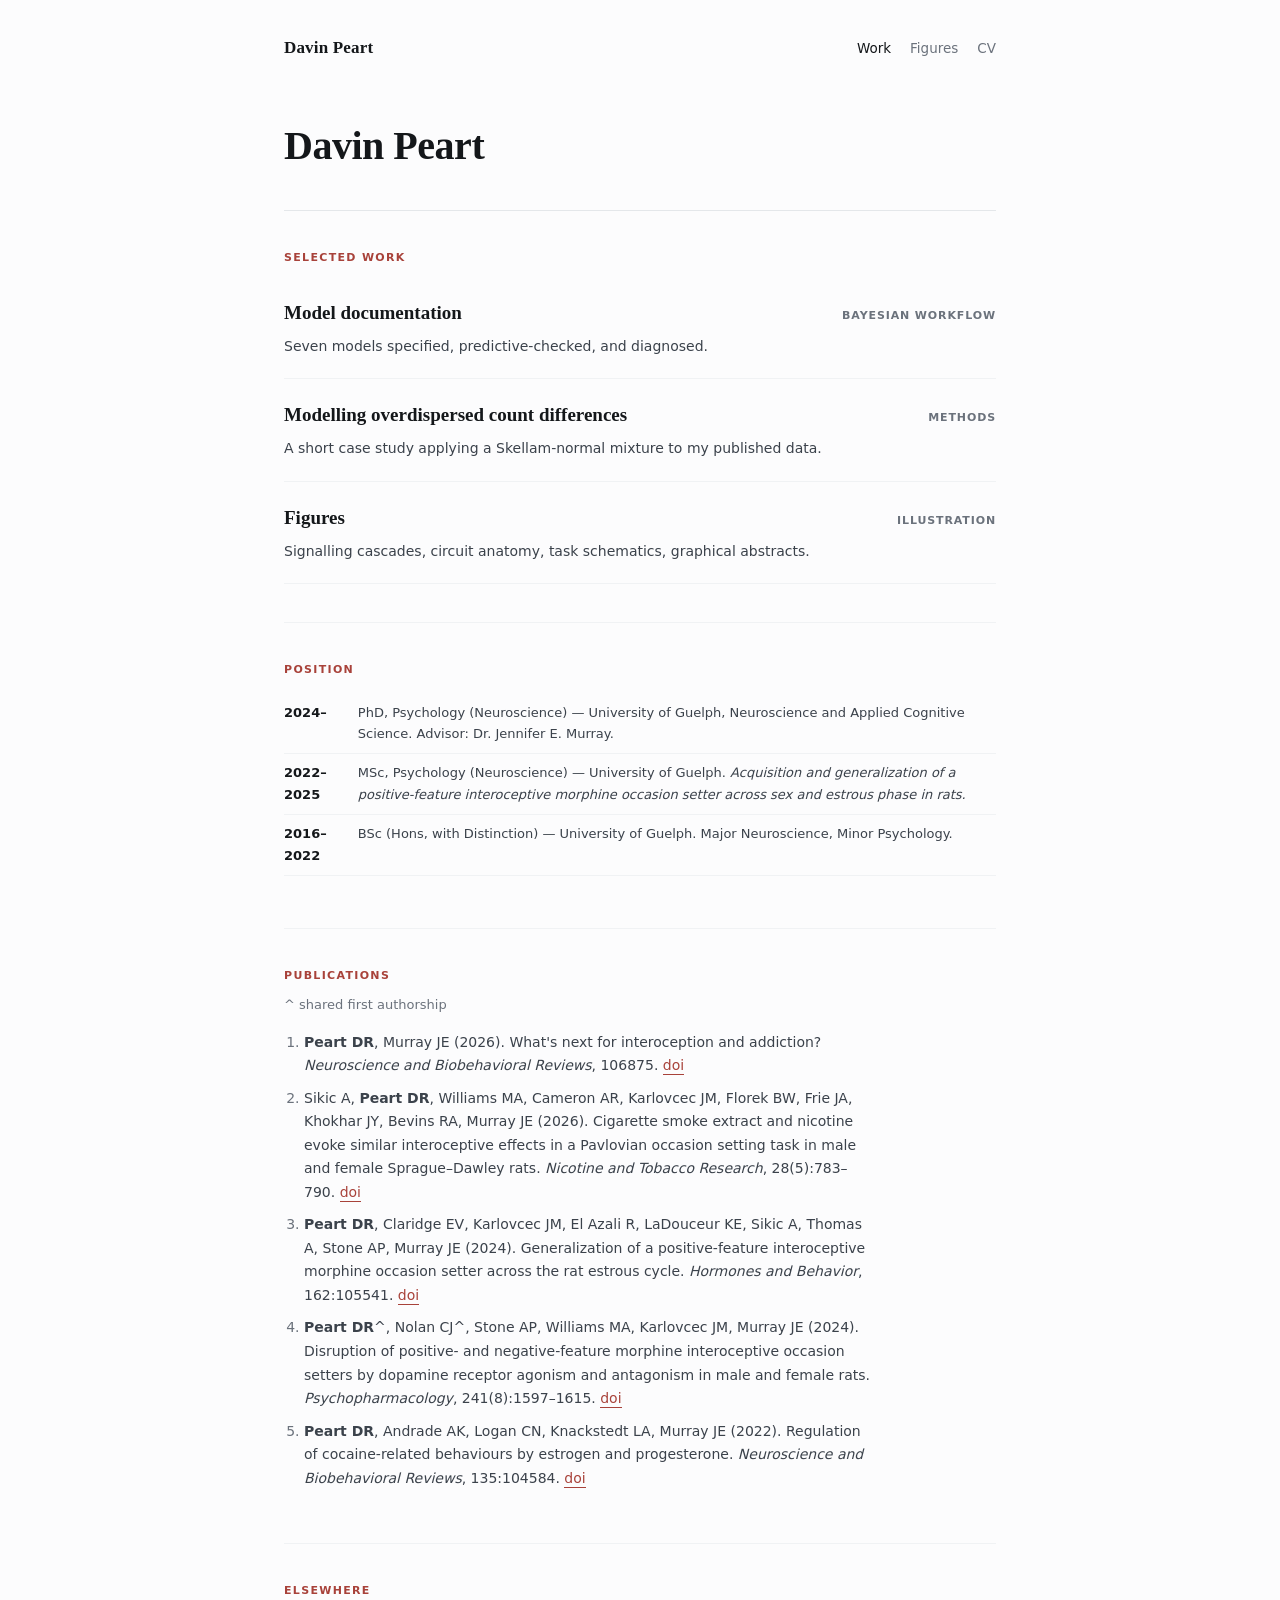
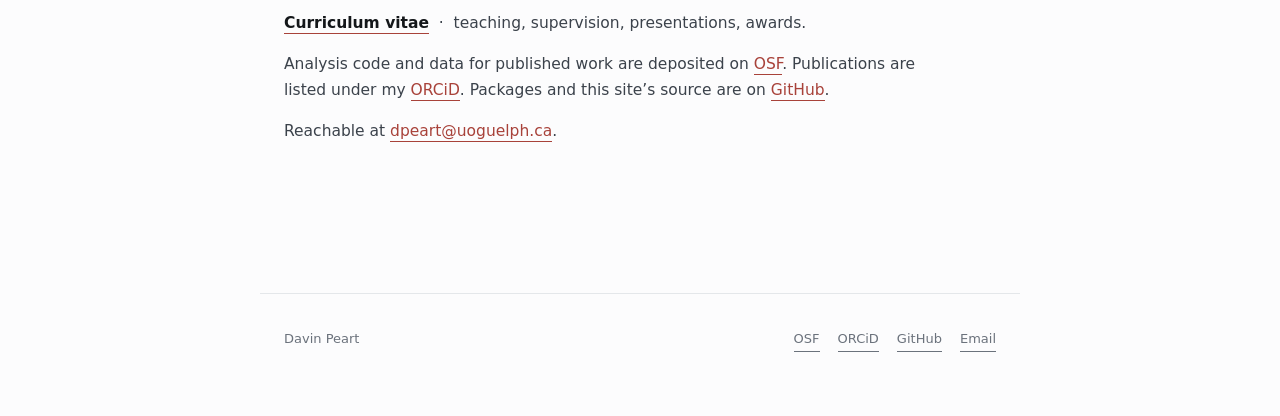
==== commit ac5b7b79: "Link the reproduction code, and match the page metadata to the entry" ====
--- a/index.html
+++ b/index.html
@@ -45,7 +45,7 @@
       <li>
         <span class="t"><a href="count-differences.html">Modelling overdispersed count differences</a></span>
         <span class="k">Methods</span>
-        <p class="d">A short vignette of application of a Skellam-normal mixture to my published data.</p>
+        <p class="d">A short case study applying a Skellam-normal mixture to my published data.</p>
       </li>
       <li>
         <span class="t"><a href="figures.html">Figures</a></span>
